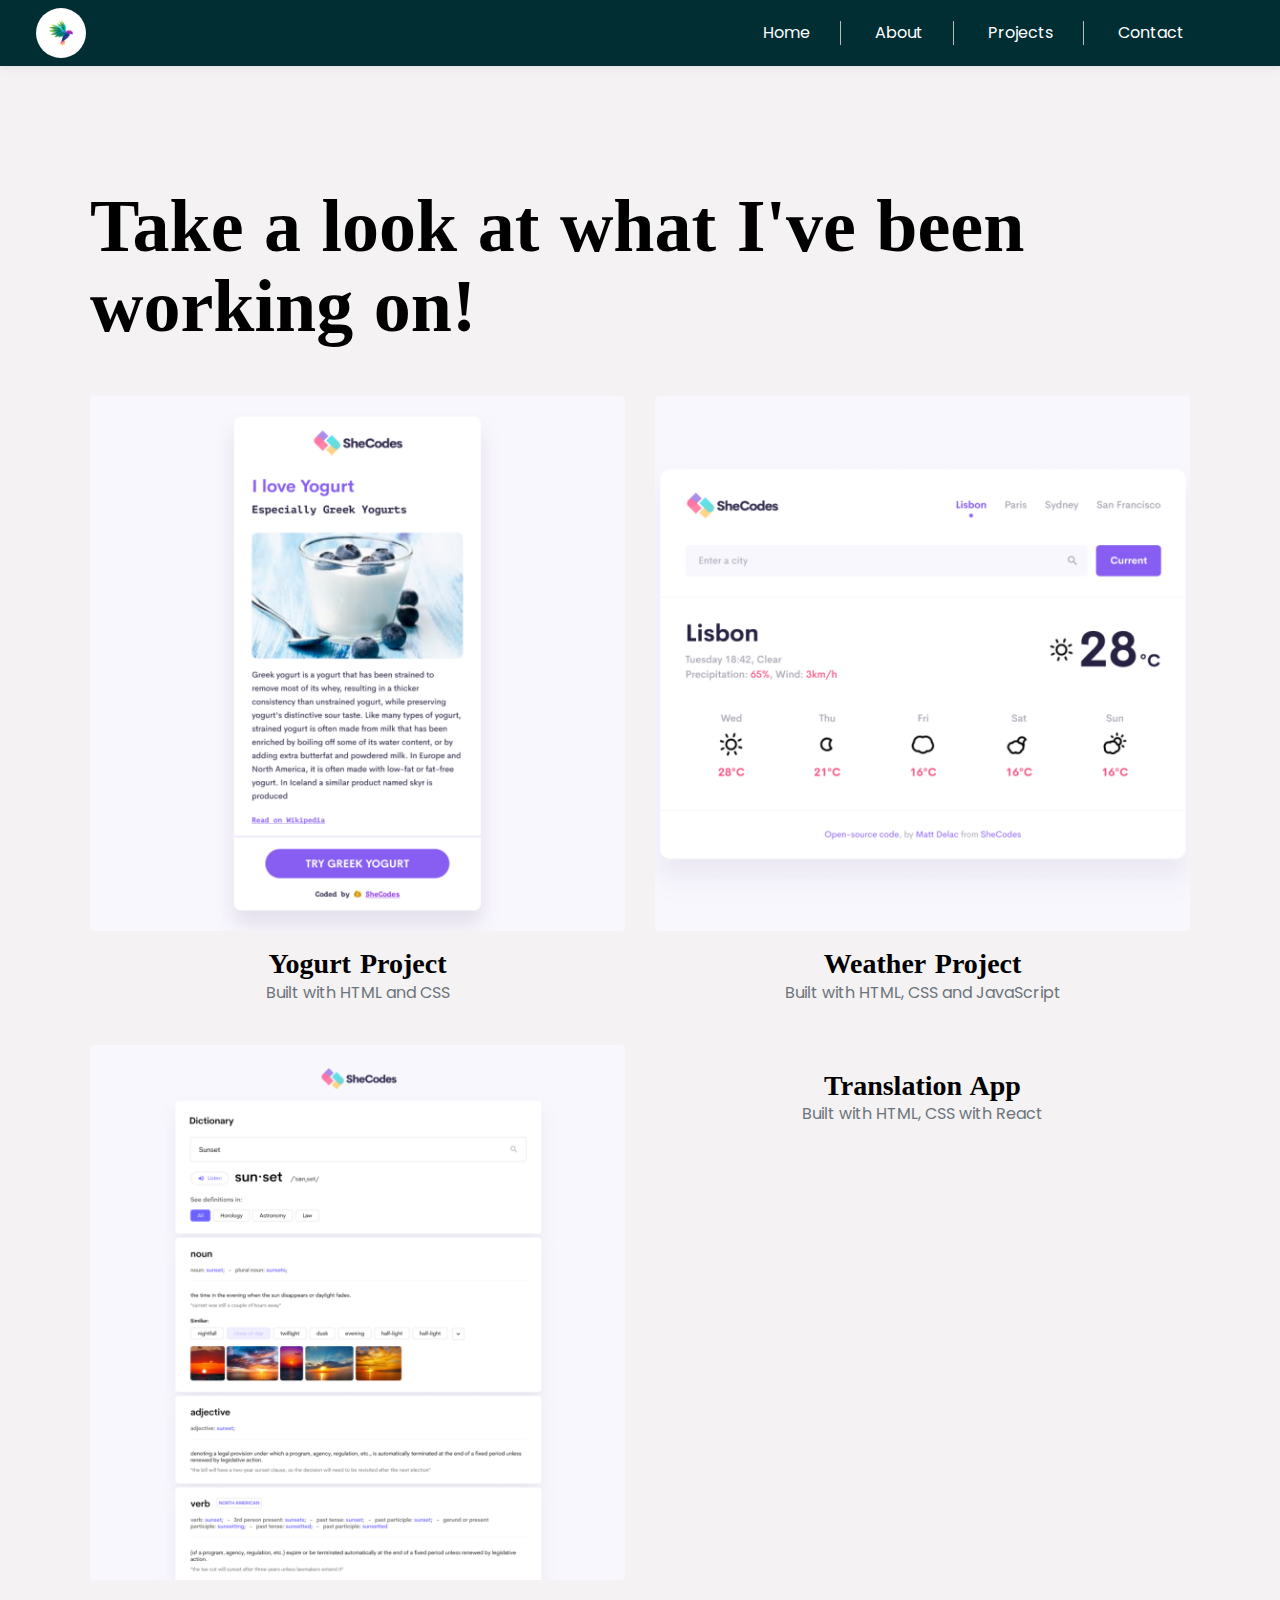
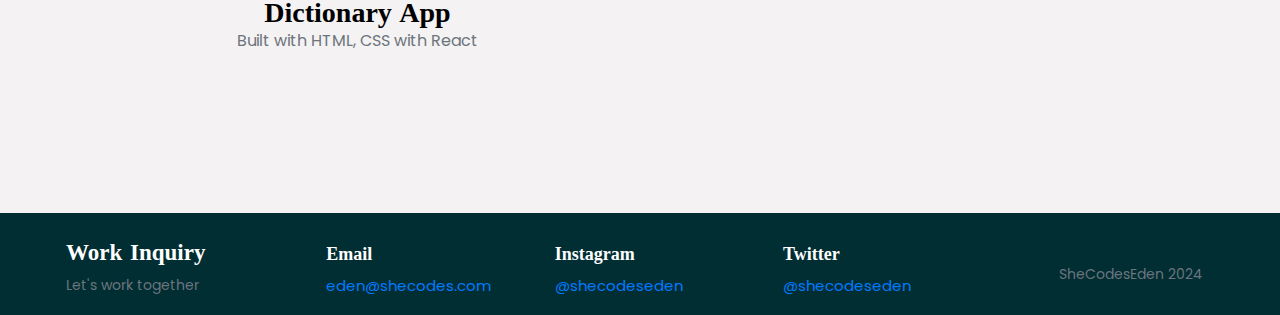
==== project.html @ 3fb79398 "created about.html and project.html and worked on more css" ====
<!DOCTYPE html>
<html lang="en">

<head>
    <meta charset="UTF-8">
    <meta name="viewport" content="width=device-width, initial-scale=1.0">
    <title>Portfolio main page</title>
    <link rel="stylesheet" href="https://cdn.jsdelivr.net/npm/bootstrap@4.3.1/dist/css/bootstrap.min.css"
        integrity="sha384-ggOyR0iXCbMQv3Xipma34MD+dH/1fQ784/j6cY/iJTQUOhcWr7x9JvoRxT2MZw1T" crossorigin="anonymous">
    <link rel="preconnect" href="https://fonts.googleapis.com">
    <link rel="preconnect" href="https://fonts.gstatic.com" crossorigin>
    <link
        href="https://fonts.googleapis.com/css2?family=Agbalumo&family=Exo+2&family=Poppins:ital,wght@0,100;0,200;0,300;0,400;0,500;0,600;0,700;0,800;0,900;1,100;1,200;1,300;1,400;1,500;1,600;1,700;1,800;1,900&family=Roboto+Slab&display=swap"
        rel="stylesheet">
    <link rel="stylesheet" href="style.css">
    <script src="https://kit.fontawesome.com/c7dce8c57b.js" crossorigin="anonymous"></script>
</head>

<body>
    <nav class="navbar d-flex  ">
        <a href="#"><img src="image/bird_2.jpg" class="rounded-circle d-none d-sm-block "></a>
        <ul>
            <li>
                <a href="/index.html" class="active">Home</a>
            </li>
            <li>
                <a href="/about.html">About</a>
            </li>
            <li>
                <a href="/project.html">Projects</a>
            </li>
            <li>
                <a href="#">Contact</a>
            </li>
        </ul>
    </nav>
    <div class="content-container container ">
        <div class="content">
            <h1>Take a look at what I've been working on!</h1>

        </div>
        <div class="row">
            <div class="col-md-6 mb-4">
                <img src="image/cH4m-yogurt.png" class="img-fluid mb-3 rounded" alt="">
                <h3 class="text-center m-0">Yogurt Project</h3>
                <p class="text-center text-muted">Built with HTML and CSS</p>
            </div>
            <div class="col-md-6 mb-4">
                <img src="image/jxM9-weather.png" class="img-fluid mb-3 rounded" alt="">
                <h3 class="text-center m-0">Weather Project</h3>
                <p class="text-center text-muted">
                    Built with HTML, CSS and JavaScript
                </p>
            </div>
            <div class="col-md-6 mb-4">
                <img src="image/dgHV-dictionary.png" class="img-fluid mb-3 rounded" alt="">
                <h3 class="text-center m-0">Dictionary App</h3>
                <p class="text-center text-muted">
                    Built with HTML, CSS with React
                </p>
            </div>
            <div class="col-md-6 mb-4">
                <img src="https://6k46o.csb.app/images/translation.png" class="img-fluid mb-3 rounded" alt="">
                <h3 class="text-center m-0">Translation App</h3>
                <p class="text-center text-muted">
                    Built with HTML, CSS with React
                </p>
            </div>
        </div>
    </div>
    <footer>
        <div class="container-fluid">
            <div class="row">
                <div class="col-lg-2 border-md-right mr-5 ml-md-5">
                    <h4 class="hey">Work Inquiry</h4>
                    <p class="text-muted">Let's work together</p>
                </div>
                <div class="col-md-2 mr-3 mt-2">
                    <h4>Email <span><i class="fa-regular fa-envelope"></i></span></h4>
                    <a href="#">eden@shecodes.com</a>
                </div>
                <div class="col-md-2 mr-3 mt-2">
                    <h4>Instagram <span><i class="fa-brands fa-instagram"></i></span></h4>
                    <a href="#">@shecodeseden</a>
                </div>
                <div class="col-md-2 mr-3 mt-2">
                    <h4>Twitter <span><i class="fa-brands fa-x-twitter"></i></span></h4>
                    <a href="#">@shecodeseden</a>
                </div>
                <div class="col-md-2 mt-5 ml-md-5 ">
                    <p class="text-muted"><span><i class="fa-regular fa-copyright"></i>SheCodesEden 2024</span></p>
                </div>
            </div>
        </div>
    </footer>
</body>

</html>
---- style.css ----
body {
  margin: 0px;
  font-family: var(--default-font-family);
  background-color: rgba(236, 231, 231, 0.562);
}

:root {
  --blue: #002e33;
  --heading-font-family: "Playfair Display", serif;
  --default-font-family: "Poppins", sans-serif;
  --secondary-color: #036d79;
}
h1,
h2,
h3,
h4,
h5,
h6 {
  color: black;
  font-family: var(--heading-font-family);
  font-weight: bold;
  word-spacing: 2px;
}
.navbar img {
  width: 50px;
  margin-left: 20px;
}

.navbar {
  background-color: var(--blue);
  box-shadow: 0 1px 8px #ddd;
}
.navbar ul {
  list-style: none;
  margin: 0;
  padding: 0;
  margin-right: 50px;
}

li a {
  color: white;
  text-decoration: none;
  padding: 20px;
  text-align: center;
}
li {
  display: inline-block;
  padding: 0 10px;
  justify-content: space-between;
  border-right: white;
  border-right: 1px solid #bbb;
}

li:last-child {
  border-right: none;
}
li a:hover {
  text-decoration: underline;
  background-color: white;
  color: var(--blue);
}

.hero {
  text-align: center;
  margin: 80px auto;
}
.hero h1 {
  font-size: 99px;
}

.hero h2 {
  font-size: 40px;
  text-align: center;
  line-height: 1.5;
  margin-top: 40px;
}

.hero h3 {
  font-size: 20px;
}

.btn-branding {
  background: var(--secondary-color);
  border-radius: 20px;
  color: white;
  font-size: 18px;
  line-height: 27px;
  padding: 15px 30px;
  box-shadow: rgba(0, 0, 0, 0.15) 1.95px 1.95px 2.6px;
}

.btn-line {
  border: 1px solid var(--secondary-color);
  color: #0592a1;
  border-radius: 20px;
  font-size: 18px;
  font-weight: bold;
  line-height: 27px;
  padding: 15px 30px;
  box-shadow: rgba(0, 0, 0, 0.15) 1.95px 1.95px 2.6px;
}

.first {
  margin-top: 200px;
}
footer {
  background-color: var(--blue);
  color: white;
  margin: 0;
  padding: 3px;
}

.hey {
  color: white;
  margin-top: 23px;
  font-size: 23px;
}

footer h4 {
  color: white;
  margin-top: 20px;
  font-size: 18px;
}
footer a {
  font-size: 15px;
}
footer a:hover {
  color: white;
}
footer p {
  font-size: 14px;
}

.icon {
  color: var(--secondary-color);
}
.about-section {
  padding: 90px 20px;
}

.about-section h1 {
  font-size: 64px;
  line-height: 80px;
}

.about-section h2 {
  font-size: 18px;
  font-family: var(--default-font-family);
}

.content {
  padding: 0;
}

.content-container {
  padding: 120px 20px;
}

.content h1 {
  font-size: 74px;
  line-height: 80px;
  margin-bottom: 50px;
}

.content h2 {
  font-size: 18px;
  font-family: var(--default-font-family);
}

.content h3 {
  font-size: 24px;
  line-height: 1.5;
  font-family: var(--default-font-family);
}

.content p {
  font-size: 14px;
}

@media (max-width: 900px) {
  .hero h1 {
    font-size: 44px;
  }

  .hero h2 {
    font-size: 34px;
  }

  .hero {
    padding: 0 20px 20px;
    margin: 0;
  }
  .hero img {
    padding-top: 50px;
    width: 400px;
  }
  .project-description {
    text-align: center;
    padding: 0;
  }
  .about-section {
    text-align: center;
    padding: 0;
  }
  .hero2 img {
    margin-bottom: 50px;
  }
  .content {
    text-align: center;
    padding: 0;
  }
  .btn-branding {
    font-size: 15px;
    padding: 10px 25px;
  }

  .btn-line {
    font-size: 15px;
    padding: 10px 25px;
  }
  li {
    font-size: 15px;
    padding: 7px 0px;
  }
  .hey {
    border-style: none;
  }
}

.copyright {
  padding-left: 120px;
  font-size: 12;
}
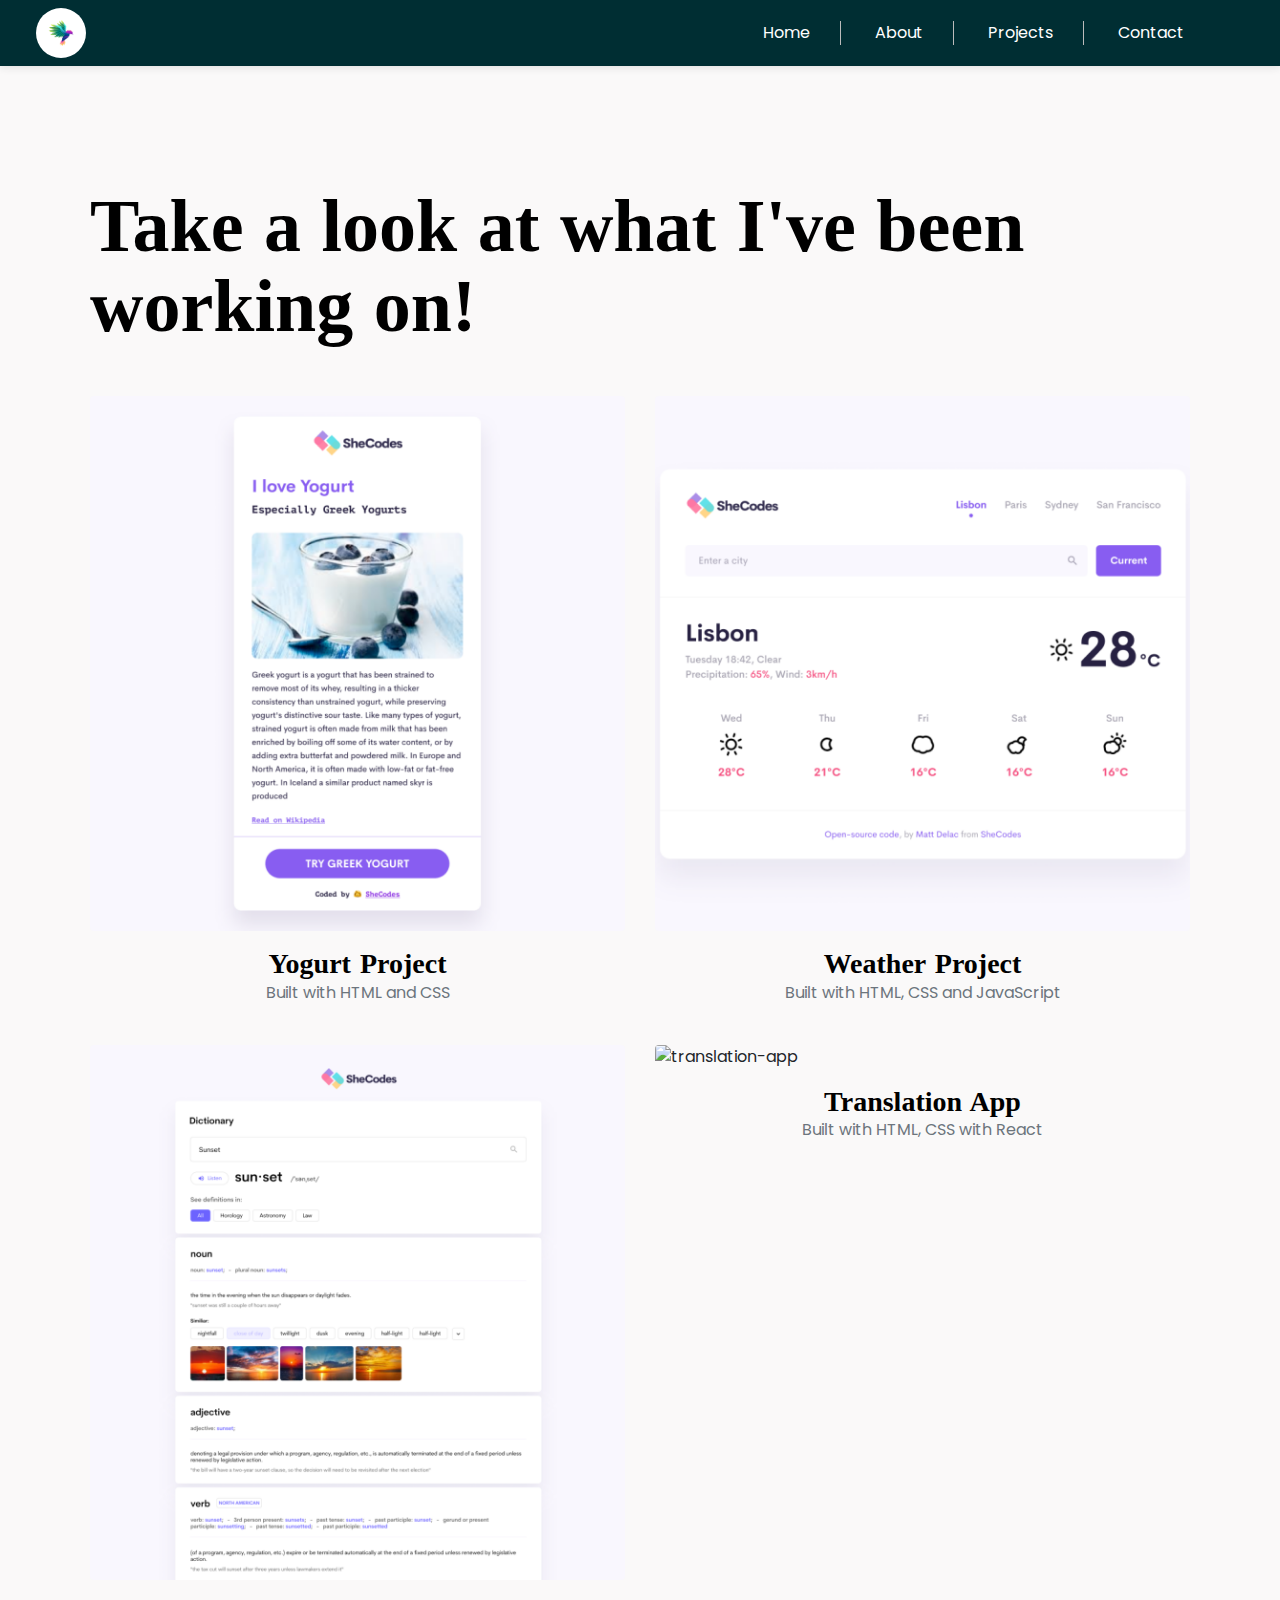
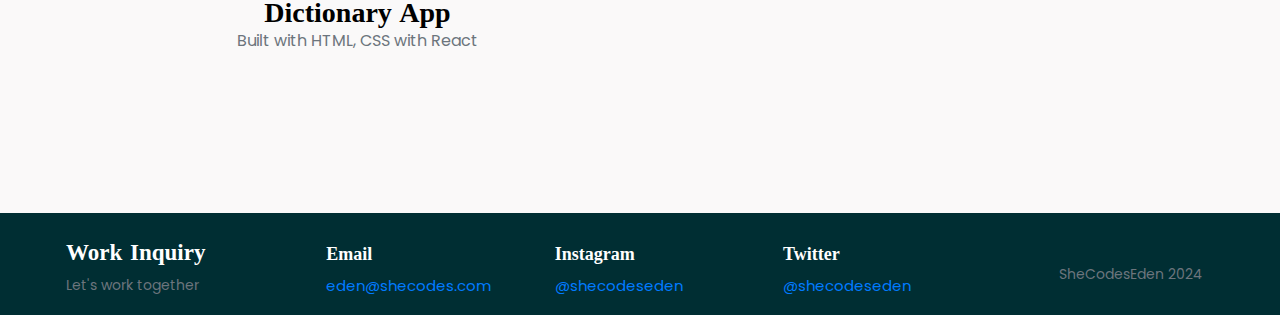
==== commit 970fe253: "created contact page and worked on SEO" ====
--- a/project.html
+++ b/project.html
@@ -4,7 +4,8 @@
 <head>
     <meta charset="UTF-8">
     <meta name="viewport" content="width=device-width, initial-scale=1.0">
-    <title>Portfolio main page</title>
+    <title>Front-end developer - Eden Million portfolio</title>
+    <meta name="description" content="These are some of the SheCodes' projects Eden worked on.">
     <link rel="stylesheet" href="https://cdn.jsdelivr.net/npm/bootstrap@4.3.1/dist/css/bootstrap.min.css"
         integrity="sha384-ggOyR0iXCbMQv3Xipma34MD+dH/1fQ784/j6cY/iJTQUOhcWr7x9JvoRxT2MZw1T" crossorigin="anonymous">
     <link rel="preconnect" href="https://fonts.googleapis.com">
@@ -30,7 +31,7 @@
                 <a href="/project.html">Projects</a>
             </li>
             <li>
-                <a href="#">Contact</a>
+                <a href="/contact.html">Contact</a>
             </li>
         </ul>
     </nav>
@@ -41,26 +42,27 @@
         </div>
         <div class="row">
             <div class="col-md-6 mb-4">
-                <img src="image/cH4m-yogurt.png" class="img-fluid mb-3 rounded" alt="">
+                <img src="image/cH4m-yogurt.png" class="img-fluid mb-3 rounded" alt="yogurt-website">
                 <h3 class="text-center m-0">Yogurt Project</h3>
                 <p class="text-center text-muted">Built with HTML and CSS</p>
             </div>
             <div class="col-md-6 mb-4">
-                <img src="image/jxM9-weather.png" class="img-fluid mb-3 rounded" alt="">
+                <img src="image/jxM9-weather.png" class="img-fluid mb-3 rounded" alt="weather-project">
                 <h3 class="text-center m-0">Weather Project</h3>
                 <p class="text-center text-muted">
                     Built with HTML, CSS and JavaScript
                 </p>
             </div>
             <div class="col-md-6 mb-4">
-                <img src="image/dgHV-dictionary.png" class="img-fluid mb-3 rounded" alt="">
+                <img src="image/dgHV-dictionary.png" class="img-fluid mb-3 rounded" alt="dictionary">
                 <h3 class="text-center m-0">Dictionary App</h3>
                 <p class="text-center text-muted">
                     Built with HTML, CSS with React
                 </p>
             </div>
             <div class="col-md-6 mb-4">
-                <img src="https://6k46o.csb.app/images/translation.png" class="img-fluid mb-3 rounded" alt="">
+                <img src="https://6k46o.csb.app/images/translation.png" class="img-fluid mb-3 rounded"
+                    alt="translation-app">
                 <h3 class="text-center m-0">Translation App</h3>
                 <p class="text-center text-muted">
                     Built with HTML, CSS with React
--- a/style.css
+++ b/style.css
@@ -1,7 +1,7 @@
 body {
   margin: 0px;
   font-family: var(--default-font-family);
-  background-color: rgba(236, 231, 231, 0.562);
+  background-color: rgba(236, 231, 231, 0.253);
 }
 
 :root {
@@ -161,6 +161,11 @@
   line-height: 80px;
   margin-bottom: 50px;
 }
+.content2 {
+  font-size: 74px;
+  line-height: 80px;
+  margin-bottom: 50px;
+}
 
 .content h2 {
   font-size: 18px;
@@ -179,7 +184,7 @@
 
 @media (max-width: 900px) {
   .hero h1 {
-    font-size: 44px;
+    font-size: 54px;
   }
 
   .hero h2 {
@@ -192,7 +197,7 @@
   }
   .hero img {
     padding-top: 50px;
-    width: 400px;
+    width: 300px;
   }
   .project-description {
     text-align: center;
@@ -200,15 +205,23 @@
   }
   .about-section {
     text-align: center;
-    padding: 0;
+    padding: 10px;
+    font-size: 18px;
   }
   .hero2 img {
     margin-bottom: 50px;
+    margin-top: 0;
   }
   .content {
     text-align: center;
     padding: 0;
   }
+  .content h1 {
+    font-size: 50px;
+    text-decoration: none;
+    line-height: 50px;
+  }
+
   .btn-branding {
     font-size: 15px;
     padding: 10px 25px;
@@ -225,9 +238,59 @@
   .hey {
     border-style: none;
   }
+  input[type="text"] {
+    width: 300px;
+    border-radius: 7px;
+    font-size: 18px;
+    margin: 7px;
+  }
+  .textform {
+    width: 300px;
+  }
+  input {
+    margin: 0;
+  }
+  .group {
+    margin-left: 70px;
+    margin-top: 0;
+  }
+
+  .content2 {
+    font-size: 44px;
+    margin: 0;
+  }
 }
 
 .copyright {
   padding-left: 120px;
   font-size: 12;
 }
+
+.form-type {
+  font-size: 20px;
+  font-weight: bold;
+}
+
+input {
+  background: var(--secondary-color);
+  border-radius: 20px;
+  font-weight: bold;
+  color: white;
+  font-size: 18px;
+  line-height: 27px;
+  padding: 15px 25px;
+  box-shadow: rgba(0, 0, 0, 0.15) 1.95px 1.95px 2.6px;
+}
+
+input[type="text"] {
+  padding: 25px;
+  border-radius: 7px;
+  font-size: 18px;
+  margin: 7px;
+}
+.textform {
+  padding: 25px;
+  border-radius: 7px;
+  font-size: 18px;
+  margin: 7px;
+}
